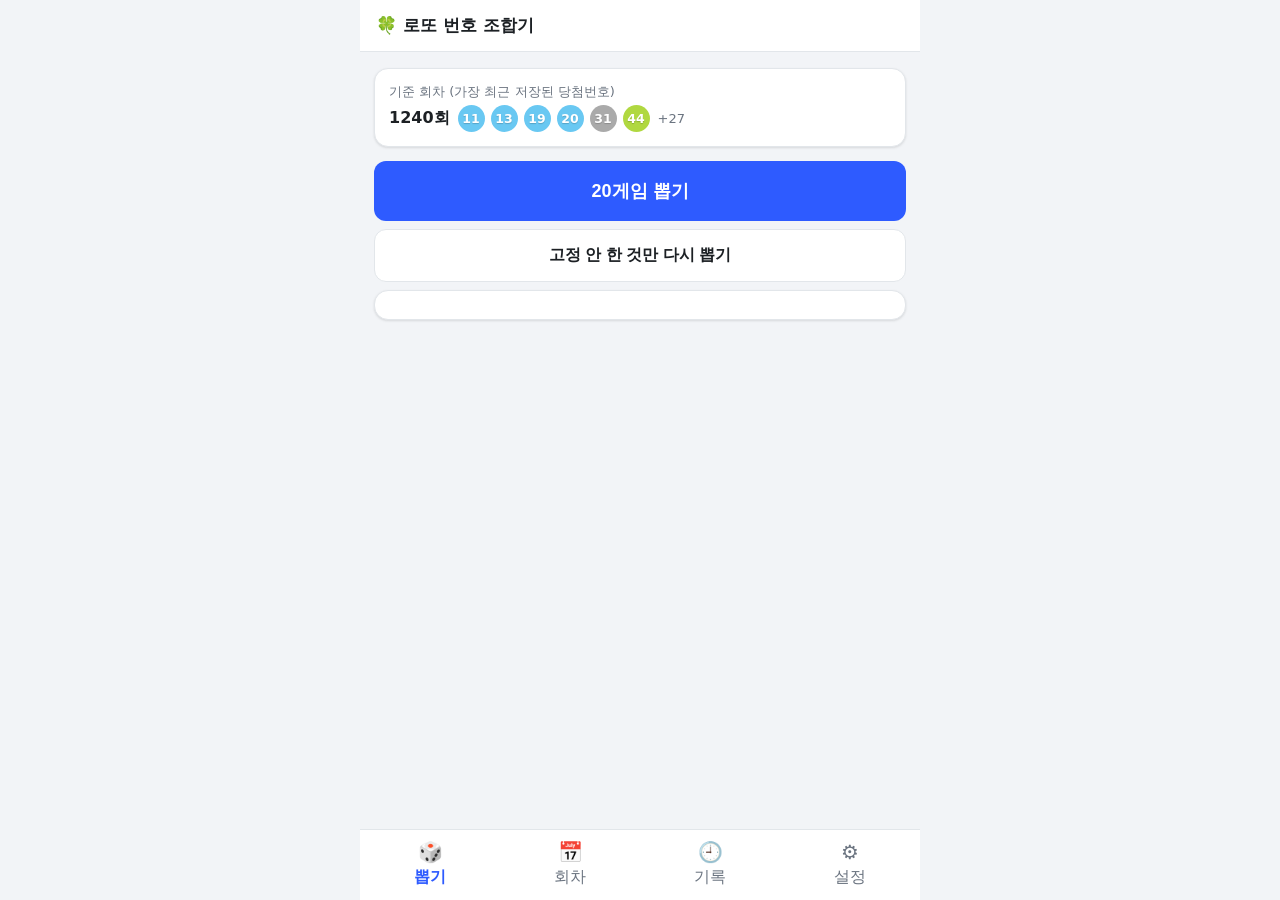
==== docs/index.html @ b2c7075d "휴대폰 앱(PWA) 추가 — 오프라인 로또 번호 조합기 docs/ : 순수 HTML/CSS/JS PWA - rules.js: tools/lotto_rules.py 포팅 (규칙 원본" ====
<!DOCTYPE html>
<html lang="ko">
<head>
  <meta charset="UTF-8" />
  <meta name="viewport" content="width=device-width, initial-scale=1, viewport-fit=cover, user-scalable=no" />
  <title>로또 번호 조합기</title>
  <meta name="description" content="오프라인에서도 되는 로또 6/45 번호 조합기" />
  <meta name="theme-color" content="#2e5bff" />
  <link rel="manifest" href="./manifest.webmanifest" />
  <link rel="icon" href="./icons/favicon.png" />
  <link rel="apple-touch-icon" href="./icons/apple-touch-icon.png" />
  <meta name="apple-mobile-web-app-capable" content="yes" />
  <meta name="apple-mobile-web-app-status-bar-style" content="default" />
  <meta name="apple-mobile-web-app-title" content="로또조합" />
  <link rel="stylesheet" href="./app.css" />
</head>
<body>
  <div class="app">
    <header class="appbar">🍀 로또 번호 조합기</header>

    <main>
      <!-- 뽑기 -->
      <section class="screen" id="screen-generate">
        <div class="card" id="gen-base"></div>
        <button class="btn" id="btn-generate">20게임 뽑기</button>
        <button class="btn secondary" id="btn-reroll" hidden>고정 안 한 것만 다시 뽑기</button>
        <div id="gen-actions" hidden>
          <div class="btn-row">
            <button class="btn" id="btn-save-img">사진으로 저장</button>
            <button class="btn ghost" id="btn-share-img">공유</button>
          </div>
          <p class="hint">아이폰: '이미지 저장'을 누르면 사진 앱에 저장됩니다. 저장이 안 뜨면 공유 → 이미지 저장.</p>
        </div>
        <div class="card" id="gen-result"></div>
      </section>

      <!-- 회차 -->
      <section class="screen" id="screen-draws" hidden>
        <div class="card" id="draws-summary"></div>
        <button class="btn" id="btn-fetch">인터넷에서 새 회차 가져오기</button>
        <button class="btn secondary" id="btn-manual-toggle">직접 입력</button>
        <form class="card stack" id="manual-form" hidden>
          <label>회차 번호<input name="round" type="number" inputmode="numeric" required /></label>
          <label>추첨일 (YYYY-MM-DD)<input name="date" type="text" placeholder="2026-09-13" pattern="\d{4}-\d{2}-\d{2}" required /></label>
          <label>당첨번호 6개 (띄어쓰기 또는 쉼표)<input name="numbers" type="text" inputmode="numeric" placeholder="3 11 17 25 38 42" required /></label>
          <label>보너스 번호<input name="bonus" type="number" inputmode="numeric" required /></label>
          <button class="btn" type="submit">저장</button>
        </form>
        <h2 class="sec">최근 회차</h2>
        <div class="card" id="draws-list"></div>
      </section>

      <!-- 기록 -->
      <section class="screen" id="screen-history" hidden>
        <div class="card" id="history-list"></div>
        <button class="btn secondary" id="btn-clear-history">기록 모두 지우기</button>
      </section>

      <!-- 설정 -->
      <section class="screen" id="screen-settings" hidden>
        <h2 class="sec">규칙 — 게임 수와 기준 회차 수</h2>
        <div class="card">
          <div id="settings-form"></div>
          <div id="settings-total"></div>
        </div>
        <button class="btn secondary" id="btn-reset-settings">기본값으로 되돌리기</button>
        <p class="hint">겹침 개수(0/1/2)와 통계 그룹의 뽑는 방식(각 15개 중 2개)은 고정입니다. 게임 수와 '최근 통계' 기준 회차 수만 조절됩니다.</p>
      </section>
    </main>

    <nav class="tabbar">
      <button data-tab="generate" class="active"><span class="ico">🎲</span>뽑기</button>
      <button data-tab="draws"><span class="ico">📅</span>회차</button>
      <button data-tab="history"><span class="ico">🕘</span>기록</button>
      <button data-tab="settings"><span class="ico">⚙️</span>설정</button>
    </nav>
  </div>
  <div id="toast"></div>

  <script src="./seed-draws.js"></script>
  <script src="./rules.js"></script>
  <script src="./store.js"></script>
  <script src="./lottery-api.js"></script>
  <script src="./image.js"></script>
  <script src="./app.js"></script>
</body>
</html>
---- docs/app.css ----
:root {
  --bg: #f2f4f7;
  --card: #ffffff;
  --ink: #1c2024;
  --muted: #6b7480;
  --line: #e2e6ea;
  --brand: #2e5bff;
  --brand-ink: #ffffff;
  --danger: #d64545;
  --shadow: 0 1px 3px rgba(0,0,0,.08), 0 1px 2px rgba(0,0,0,.04);
  --safe-bottom: env(safe-area-inset-bottom, 0px);
}
@media (prefers-color-scheme: dark) {
  :root {
    --bg: #14171a;
    --card: #1e2226;
    --ink: #e8eaed;
    --muted: #9aa3ad;
    --line: #2d333a;
    --brand: #5b7cff;
    --shadow: none;
  }
}

* { box-sizing: border-box; }
html, body { margin: 0; padding: 0; }
body {
  background: var(--bg);
  color: var(--ink);
  font-family: 'Malgun Gothic', 'Apple SD Gothic Neo', system-ui, -apple-system, sans-serif;
  -webkit-tap-highlight-color: transparent;
  overscroll-behavior-y: contain;
}

.app {
  max-width: 560px;
  margin: 0 auto;
  min-height: 100vh;
  min-height: 100dvh;
  display: flex;
  flex-direction: column;
}

header.appbar {
  padding: 14px 16px;
  font-weight: 700;
  font-size: 17px;
  background: var(--card);
  border-bottom: 1px solid var(--line);
  position: sticky;
  top: 0;
  z-index: 5;
}

main {
  flex: 1;
  padding: 16px 14px calc(84px + var(--safe-bottom));
}
.screen[hidden] { display: none; }

.card {
  background: var(--card);
  border: 1px solid var(--line);
  border-radius: 14px;
  padding: 14px;
  margin-bottom: 14px;
  box-shadow: var(--shadow);
}

.muted { color: var(--muted); }
.small { font-size: 13px; }
h2.sec { font-size: 15px; margin: 4px 2px 10px; color: var(--muted); font-weight: 600; }
h3.group-title { font-size: 14px; margin: 16px 2px 8px; color: var(--brand); font-weight: 700; }

/* 공 */
.balls { display: flex; flex-wrap: wrap; gap: 6px; align-items: center; }
.ball {
  width: 34px; height: 34px; border-radius: 50%;
  display: inline-flex; align-items: center; justify-content: center;
  color: #fff; font-weight: 700; font-size: 15px;
  text-shadow: 0 1px 1px rgba(0,0,0,.18);
  flex: 0 0 auto;
}
.ball.sm { width: 27px; height: 27px; font-size: 12.5px; }

/* 게임 행 */
.game {
  display: flex; align-items: center; gap: 8px;
  padding: 7px 4px; border-bottom: 1px solid var(--line);
}
.game:last-child { border-bottom: 0; }
.game.locked { background: rgba(91,124,255,.08); border-radius: 8px; }
.gno { width: 22px; text-align: right; color: var(--muted); font-size: 13px; flex: 0 0 auto; }
.game .balls { flex: 1; }
button.lock {
  background: none; border: 0; font-size: 18px; padding: 4px; cursor: pointer; flex: 0 0 auto;
}

.gen-base-row { display: flex; align-items: center; gap: 8px; flex-wrap: wrap; margin-top: 4px; }
.draw-latest, .draw-item {
  display: flex; align-items: center; gap: 8px; flex-wrap: wrap;
  margin-top: 10px; padding-top: 10px; border-top: 1px solid var(--line);
}
.draw-item { margin-top: 0; padding: 8px 0; border-top: 0; border-bottom: 1px solid var(--line); }

/* 버튼 */
.btn {
  display: block; width: 100%; padding: 15px 16px;
  border: 0; border-radius: 12px; font-size: 16px; font-weight: 700;
  background: var(--brand); color: var(--brand-ink);
  cursor: pointer; margin: 8px 0;
}
.btn:disabled { opacity: .6; }
.btn.ghost { background: transparent; color: var(--brand); border: 1px solid var(--brand); }
.btn.secondary { background: var(--card); color: var(--ink); border: 1px solid var(--line); }
.btn-row { display: flex; gap: 8px; }
.btn-row .btn { margin: 8px 0; }
.link-btn { background: none; border: 0; color: var(--danger); font-size: 13px; cursor: pointer; margin-left: auto; }
#btn-generate { font-size: 18px; padding: 18px; }

/* 폼 */
.field { display: flex; justify-content: space-between; align-items: center; gap: 12px; padding: 10px 0; border-bottom: 1px solid var(--line); }
.field:last-child { border-bottom: 0; }
.field span { font-size: 14px; }
input {
  font: inherit; padding: 10px 12px; border: 1px solid var(--line);
  border-radius: 10px; background: var(--bg); color: var(--ink); width: 100%;
}
.field input { max-width: 110px; text-align: right; }
form.stack label { display: block; margin-bottom: 10px; font-size: 14px; }
form.stack input { margin-top: 4px; }
#settings-total { font-weight: 700; text-align: right; margin-top: 10px; }

/* 기록 */
.hist-item { border-bottom: 1px solid var(--line); }
.hist-head { width: 100%; display: flex; justify-content: space-between; gap: 8px; align-items: center;
  background: none; border: 0; padding: 12px 2px; text-align: left; font: inherit; color: var(--ink); cursor: pointer; }
.hist-body { padding: 4px 2px 12px; }

/* 탭바 */
.tabbar {
  position: fixed; left: 0; right: 0; bottom: 0;
  max-width: 560px; margin: 0 auto;
  display: flex; background: var(--card); border-top: 1px solid var(--line);
  padding-bottom: var(--safe-bottom);
  z-index: 10;
}
.tabbar button {
  flex: 1; background: none; border: 0; padding: 10px 4px 12px;
  color: var(--muted); font-size: 11px; cursor: pointer; font: inherit;
  display: flex; flex-direction: column; align-items: center; gap: 3px;
}
.tabbar button .ico { font-size: 20px; }
.tabbar button.active { color: var(--brand); font-weight: 700; }

/* 토스트 */
#toast {
  position: fixed; left: 50%; bottom: calc(96px + var(--safe-bottom));
  transform: translateX(-50%) translateY(20px);
  background: #23262b; color: #fff; padding: 12px 16px; border-radius: 10px;
  font-size: 13.5px; max-width: 90%; text-align: center; opacity: 0; pointer-events: none;
  transition: opacity .2s, transform .2s; z-index: 20;
}
#toast.show { opacity: 1; transform: translateX(-50%) translateY(0); }

.hint { font-size: 12.5px; color: var(--muted); margin: 6px 2px 0; }
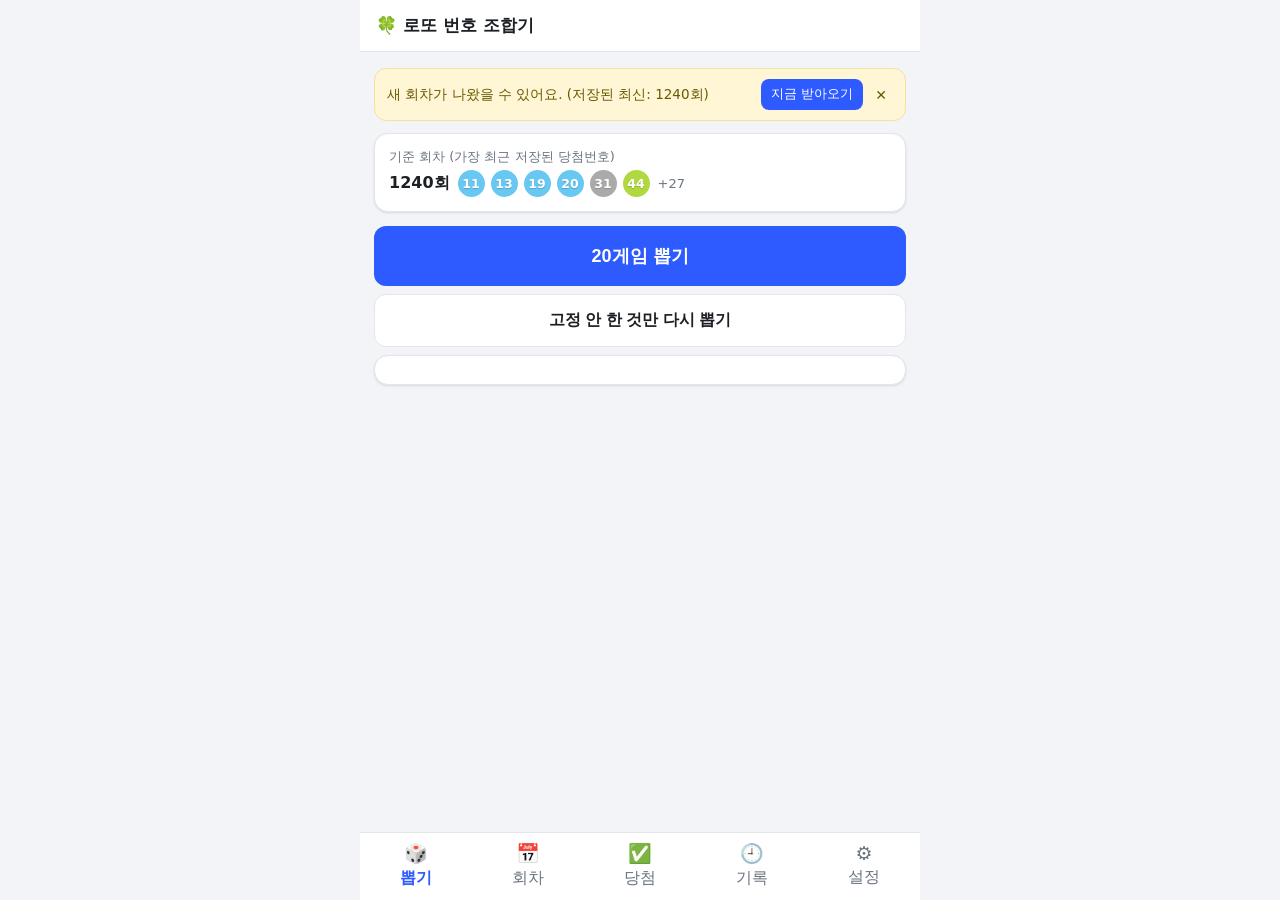
==== commit dffce10d: "앱 v2 — 당첨확인/통계그래프/제외번호/새회차배너 + GitHub Pages 안내 기능 (docs/): - 당첨 확인 탭: 저장한 기록을 고른 회차 당첨번호와 대조, 맞은 공 강" ====
--- a/docs/index.html
+++ b/docs/index.html
@@ -21,6 +21,13 @@
     <main>
       <!-- 뽑기 -->
       <section class="screen" id="screen-generate">
+        <div class="banner" id="new-draw-banner" hidden>
+          <span id="banner-text">새 회차가 나왔을 수 있어요.</span>
+          <span class="banner-actions">
+            <button id="banner-fetch">지금 받아오기</button>
+            <button id="banner-hide" class="banner-x" aria-label="닫기">✕</button>
+          </span>
+        </div>
         <div class="card" id="gen-base"></div>
         <button class="btn" id="btn-generate">20게임 뽑기</button>
         <button class="btn secondary" id="btn-reroll" hidden>고정 안 한 것만 다시 뽑기</button>
@@ -48,6 +55,27 @@
         </form>
         <h2 class="sec">최근 회차</h2>
         <div class="card" id="draws-list"></div>
+
+        <button class="btn secondary" id="btn-toggle-chart">번호별 통계 보기</button>
+        <div class="card" id="freq-chart-card" hidden>
+          <div class="seg" id="freq-range">
+            <button data-range="100" class="active">최근 100회</button>
+            <button data-range="all">전체</button>
+          </div>
+          <div id="freq-chart"></div>
+          <div class="muted small" id="freq-note"></div>
+        </div>
+      </section>
+
+      <!-- 당첨 확인 -->
+      <section class="screen" id="screen-check" hidden>
+        <div class="card">
+          <label class="field"><span>기준 회차</span>
+            <input id="check-round" type="number" inputmode="numeric" />
+          </label>
+          <div class="muted small" id="check-win"></div>
+        </div>
+        <div id="check-list"></div>
       </section>
 
       <!-- 기록 -->
@@ -65,12 +93,19 @@
         </div>
         <button class="btn secondary" id="btn-reset-settings">기본값으로 되돌리기</button>
         <p class="hint">겹침 개수(0/1/2)와 통계 그룹의 뽑는 방식(각 15개 중 2개)은 고정입니다. 게임 수와 '최근 통계' 기준 회차 수만 조절됩니다.</p>
+
+        <h2 class="sec">제외할 번호 (선택)</h2>
+        <div class="card">
+          <div id="exclude-grid" class="chip-grid"></div>
+          <div class="muted small" id="exclude-note" style="margin-top:8px"></div>
+        </div>
       </section>
     </main>
 
     <nav class="tabbar">
       <button data-tab="generate" class="active"><span class="ico">🎲</span>뽑기</button>
       <button data-tab="draws"><span class="ico">📅</span>회차</button>
+      <button data-tab="check"><span class="ico">✅</span>당첨</button>
       <button data-tab="history"><span class="ico">🕘</span>기록</button>
       <button data-tab="settings"><span class="ico">⚙️</span>설정</button>
     </nav>
--- a/docs/app.css
+++ b/docs/app.css
@@ -146,11 +146,11 @@
   z-index: 10;
 }
 .tabbar button {
-  flex: 1; background: none; border: 0; padding: 10px 4px 12px;
-  color: var(--muted); font-size: 11px; cursor: pointer; font: inherit;
+  flex: 1; background: none; border: 0; padding: 9px 2px 11px;
+  color: var(--muted); font-size: 10.5px; cursor: pointer; font: inherit;
   display: flex; flex-direction: column; align-items: center; gap: 3px;
 }
-.tabbar button .ico { font-size: 20px; }
+.tabbar button .ico { font-size: 19px; }
 .tabbar button.active { color: var(--brand); font-weight: 700; }
 
 /* 토스트 */
@@ -164,3 +164,50 @@
 #toast.show { opacity: 1; transform: translateX(-50%) translateY(0); }
 
 .hint { font-size: 12.5px; color: var(--muted); margin: 6px 2px 0; }
+
+/* 새 회차 배너 */
+.banner {
+  display: flex; align-items: center; gap: 8px; flex-wrap: wrap;
+  background: #fff6d6; color: #6b5900; border: 1px solid #f2e2a0;
+  border-radius: 12px; padding: 10px 12px; margin-bottom: 12px; font-size: 13.5px;
+}
+@media (prefers-color-scheme: dark) { .banner { background: #3a3413; color: #f2df9e; border-color: #5c5220; } }
+.banner .banner-actions { margin-left: auto; display: flex; gap: 6px; align-items: center; }
+.banner button {
+  background: var(--brand); color: #fff; border: 0; border-radius: 8px;
+  padding: 7px 10px; font: inherit; font-size: 12.5px; cursor: pointer;
+}
+.banner .banner-x { background: transparent; color: inherit; padding: 6px; font-size: 14px; }
+
+/* 세그먼트 토글 */
+.seg { display: flex; gap: 6px; margin-bottom: 12px; }
+.seg button {
+  flex: 1; padding: 8px; border: 1px solid var(--line); background: var(--bg);
+  color: var(--muted); border-radius: 8px; font: inherit; font-size: 13px; cursor: pointer;
+}
+.seg button.active { background: var(--brand); color: #fff; border-color: var(--brand); }
+
+/* 번호별 막대그래프 */
+#freq-chart {
+  display: flex; align-items: flex-end; gap: 1px; height: 140px;
+}
+.fbar { flex: 1 1 0; min-width: 0; height: 100%; display: flex; flex-direction: column; justify-content: flex-end; align-items: center; }
+.fbar-fill { width: 100%; border-radius: 2px 2px 0 0; min-height: 2px; }
+.fbar-n { font-size: 7.5px; color: var(--muted); margin-top: 2px; height: 9px; line-height: 1; }
+#freq-note { margin-top: 10px; line-height: 1.5; }
+
+/* 제외 번호 칩 */
+.chip-grid { display: grid; grid-template-columns: repeat(auto-fill, minmax(38px, 1fr)); gap: 6px; }
+.chip {
+  padding: 8px 0; border: 1px solid var(--line); background: var(--bg); color: var(--ink);
+  border-radius: 8px; font: inherit; font-size: 13px; cursor: pointer; text-align: center;
+}
+.chip.on { background: var(--danger); color: #fff; border-color: var(--danger); }
+
+/* 당첨 확인 */
+.ball.hit { outline: 3px solid var(--ink); outline-offset: 1px; }
+.rank { font-weight: 700; font-size: 12px; padding: 2px 7px; border-radius: 999px; color: #fff; flex: 0 0 auto; }
+.rank1 { background: #e5484d; } .rank2 { background: #f76808; } .rank3 { background: #f5a623; }
+.rank4 { background: #30a46c; } .rank5 { background: #6b7480; }
+.win-summary { color: #30a46c; font-weight: 700; font-size: 13px; }
+#check-win .balls { display: inline-flex; vertical-align: middle; }
